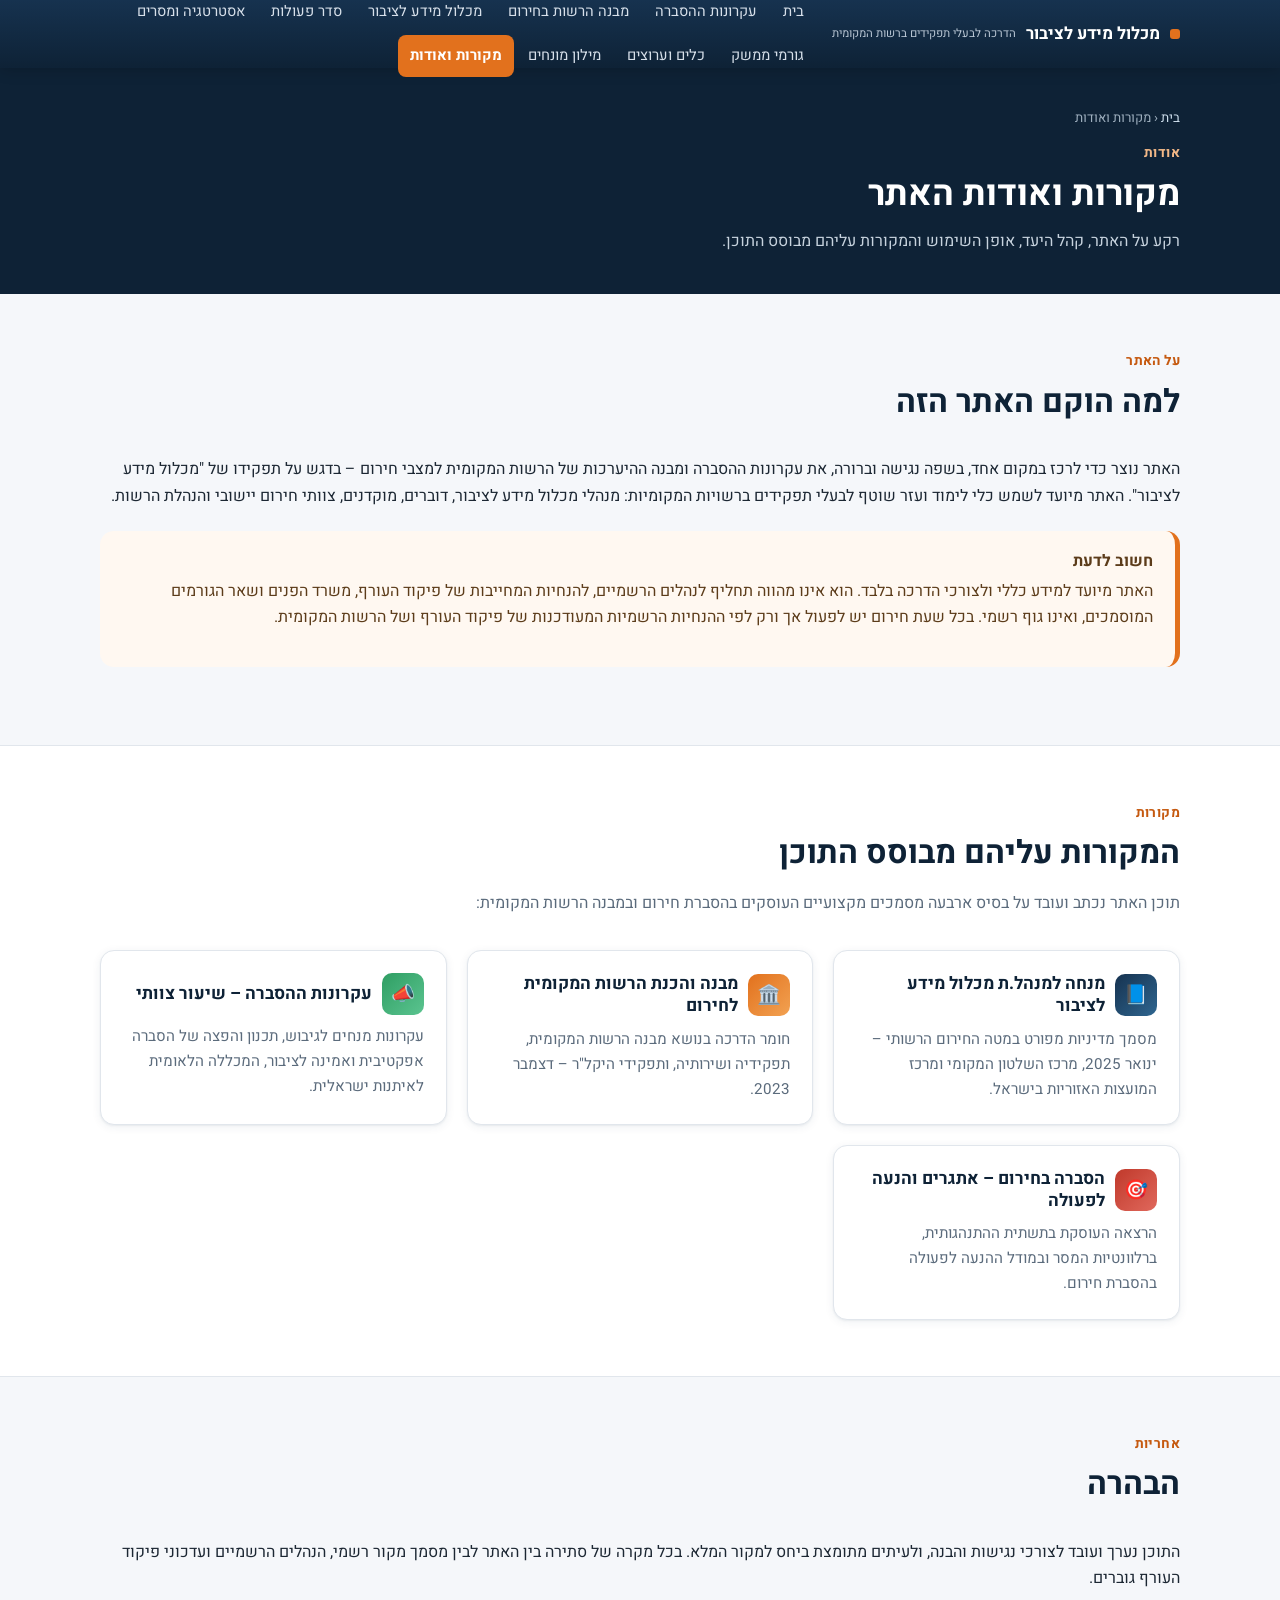
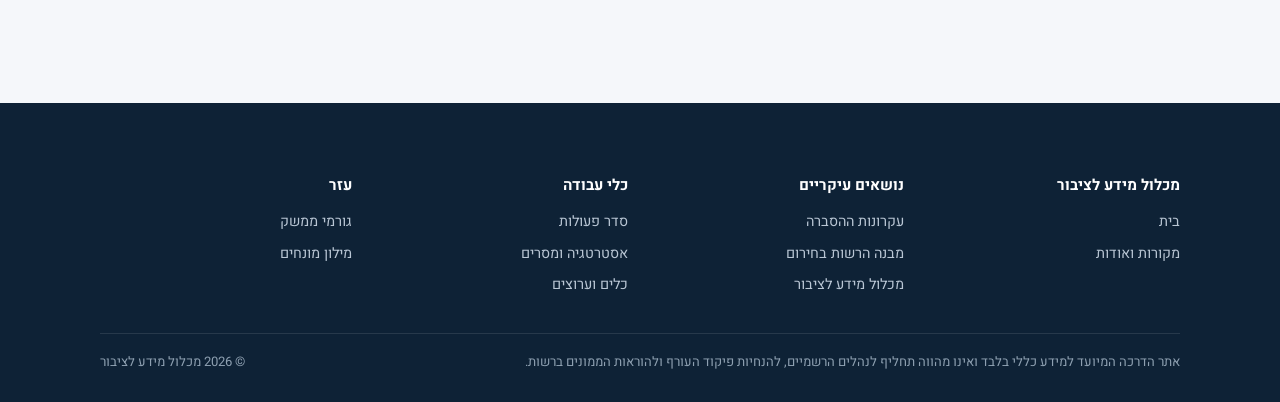
==== about.html @ b97632f1 "Add public-information-complex training site (Hebrew, static) Build a static Hebrew RTL training sit" ====
<!DOCTYPE html>
<html lang="he" dir="rtl">
<head>
<meta charset="UTF-8">
<meta name="viewport" content="width=device-width, initial-scale=1.0">
<title>מקורות ואודות | מכלול מידע לציבור</title>
<meta name="description" content="על האתר, קהל היעד והמקורות הרשמיים שעליהם מבוסס התוכן.">
<link rel="preconnect" href="https://fonts.googleapis.com">
<link href="https://fonts.googleapis.com/css2?family=Heebo:wght@400;500;700;800&display=swap" rel="stylesheet">
<link rel="stylesheet" href="css/style.css">
</head>
<body>

<header class="site-header">
  <div class="nav-bar">
    <a class="brand" href="index.html"><span class="dot"></span>מכלול מידע לציבור<small>הדרכה לבעלי תפקידים ברשות המקומית</small></a>
    <button class="nav-toggle" aria-label="פתיחת ניווט"></button>
    <nav class="main-nav">
      <a href="index.html">בית</a>
      <a href="principles.html">עקרונות ההסברה</a>
      <a href="structure.html">מבנה הרשות בחירום</a>
      <a href="info-unit.html">מכלול מידע לציבור</a>
      <a href="procedures.html">סדר פעולות</a>
      <a href="strategy.html">אסטרטגיה ומסרים</a>
      <a href="stakeholders.html">גורמי ממשק</a>
      <a href="tools.html">כלים וערוצים</a>
      <a href="glossary.html">מילון מונחים</a>
      <a href="about.html">מקורות ואודות</a>
    </nav>
  </div>
</header>

<div class="page-head">
  <div class="container">
    <div class="breadcrumb"><a href="index.html">בית</a> ‹ מקורות ואודות</div>
    <span class="kicker">אודות</span>
    <h1>מקורות ואודות האתר</h1>
    <p>רקע על האתר, קהל היעד, אופן השימוש והמקורות עליהם מבוסס התוכן.</p>
  </div>
</div>

<section>
  <div class="container">
    <div class="section-head">
      <span class="kicker">על האתר</span>
      <h2>למה הוקם האתר הזה</h2>
    </div>
    <p>
      האתר נוצר כדי לרכז במקום אחד, בשפה נגישה וברורה, את עקרונות ההסברה ומבנה ההיערכות של הרשות המקומית
      למצבי חירום – בדגש על תפקידו של "מכלול מידע לציבור". האתר מיועד לשמש כלי לימוד ועזר שוטף
      לבעלי תפקידים ברשויות המקומיות: מנהלי מכלול מידע לציבור, דוברים, מוקדנים, צוותי חירום יישובי והנהלת הרשות.
    </p>
    <div class="callout">
      <h4>חשוב לדעת</h4>
      <p class="mt-0">
        האתר מיועד למידע כללי ולצורכי הדרכה בלבד. הוא אינו מהווה תחליף לנהלים הרשמיים, להנחיות המחייבות
        של פיקוד העורף, משרד הפנים ושאר הגורמים המוסמכים, ואינו גוף רשמי. בכל שעת חירום יש לפעול אך ורק
        לפי ההנחיות הרשמיות המעודכנות של פיקוד העורף ושל הרשות המקומית.
      </p>
    </div>
  </div>
</section>

<section class="alt">
  <div class="container">
    <div class="section-head">
      <span class="kicker">מקורות</span>
      <h2>המקורות עליהם מבוסס התוכן</h2>
      <p>תוכן האתר נכתב ועובד על בסיס ארבעה מסמכים מקצועיים העוסקים בהסברת חירום ובמבנה הרשות המקומית:</p>
    </div>
    <div class="grid grid-2">
      <div class="card">
        <h3><span class="icon">📘</span>מנחה למנהל.ת מכלול מידע לציבור</h3>
        <p>מסמך מדיניות מפורט במטה החירום הרשותי – ינואר 2025, מרכז השלטון המקומי ומרכז המועצות האזוריות בישראל.</p>
      </div>
      <div class="card orange">
        <h3><span class="icon">🏛️</span>מבנה והכנת הרשות המקומית לחירום</h3>
        <p>חומר הדרכה בנושא מבנה הרשות המקומית, תפקידיה ושירותיה, ותפקידי היקל"ר – דצמבר 2023.</p>
      </div>
      <div class="card green">
        <h3><span class="icon">📣</span>עקרונות ההסברה – שיעור צוותי</h3>
        <p>עקרונות מנחים לגיבוש, תכנון והפצה של הסברה אפקטיבית ואמינה לציבור, המכללה הלאומית לאיתנות ישראלית.</p>
      </div>
      <div class="card red">
        <h3><span class="icon">🎯</span>הסברה בחירום – אתגרים והנעה לפעולה</h3>
        <p>הרצאה העוסקת בתשתית ההתנהגותית, ברלוונטיות המסר ובמודל ההנעה לפעולה בהסברת חירום.</p>
      </div>
    </div>
  </div>
</section>

<section>
  <div class="container">
    <div class="section-head">
      <span class="kicker">אחריות</span>
      <h2>הבהרה</h2>
    </div>
    <p>התוכן נערך ועובד לצורכי נגישות והבנה, ולעיתים מתומצת ביחס למקור המלא. בכל מקרה של סתירה בין האתר לבין מסמך מקור רשמי, הנהלים הרשמיים ועדכוני פיקוד העורף גוברים.</p>
  </div>
</section>

<footer class="site-footer">
  <div class="container">
    <div class="footer-grid">
      <div><h5>מכלול מידע לציבור</h5><a href="index.html">בית</a><a href="about.html">מקורות ואודות</a></div>
      <div><h5>נושאים עיקריים</h5><a href="principles.html">עקרונות ההסברה</a><a href="structure.html">מבנה הרשות בחירום</a><a href="info-unit.html">מכלול מידע לציבור</a></div>
      <div><h5>כלי עבודה</h5><a href="procedures.html">סדר פעולות</a><a href="strategy.html">אסטרטגיה ומסרים</a><a href="tools.html">כלים וערוצים</a></div>
      <div><h5>עזר</h5><a href="stakeholders.html">גורמי ממשק</a><a href="glossary.html">מילון מונחים</a></div>
    </div>
    <div class="footer-bottom">
      <span>אתר הדרכה המיועד למידע כללי בלבד ואינו מהווה תחליף לנהלים הרשמיים, להנחיות פיקוד העורף ולהוראות הממונים ברשות.</span>
      <span>&copy; <span data-year></span> מכלול מידע לציבור</span>
    </div>
  </div>
</footer>

<script src="js/main.js"></script>
</body>
</html>
---- css/style.css ----
/* מכלול מידע לציבור – אתר הדרכה | עיצוב מערכת */
:root{
  --navy:#16324f;
  --navy-dark:#0e2236;
  --blue:#2f6690;
  --orange:#e2711d;
  --orange-dark:#c5590f;
  --green:#2f9e63;
  --red:#c0392b;
  --bg:#f5f7fa;
  --surface:#ffffff;
  --border:#e1e6ec;
  --text:#1c2733;
  --text-muted:#5b6b7c;
  --radius:14px;
  --shadow:0 2px 10px rgba(22,50,79,.07), 0 1px 2px rgba(22,50,79,.06);
  --shadow-lg:0 10px 30px rgba(22,50,79,.12);
  --maxw:1120px;
}

*,*::before,*::after{box-sizing:border-box}
html{scroll-behavior:smooth}
body{
  margin:0;
  font-family:"Heebo","Segoe UI",Arial,sans-serif;
  background:var(--bg);
  color:var(--text);
  direction:rtl;
  line-height:1.65;
  -webkit-font-smoothing:antialiased;
}
img{max-width:100%;display:block}
a{color:inherit}
h1,h2,h3,h4{line-height:1.3;margin:0 0 .5em}
p{margin:0 0 1em}
ul,ol{margin:0 0 1em;padding-inline-start:1.4em}
.container{max-width:var(--maxw);margin:0 auto;padding:0 20px}

/* ---------- Header / Nav ---------- */
.site-header{
  background:linear-gradient(180deg,var(--navy) 0%, var(--navy-dark) 100%);
  color:#fff;
  position:sticky;
  top:0;
  z-index:50;
  box-shadow:0 2px 14px rgba(0,0,0,.18);
}
.nav-bar{
  max-width:var(--maxw);
  margin:0 auto;
  padding:0 20px;
  display:flex;
  align-items:center;
  justify-content:space-between;
  height:68px;
  gap:16px;
}
.brand{display:flex;align-items:center;gap:10px;font-weight:700;font-size:1.05rem;text-decoration:none;color:#fff;white-space:nowrap}
.brand .dot{width:10px;height:10px;border-radius:3px;background:var(--orange);display:inline-block;flex:none}
.brand small{display:block;font-weight:400;font-size:.72rem;color:#b9c6d4}

.nav-toggle{
  display:none;
  background:none;border:none;color:#fff;cursor:pointer;
  width:42px;height:42px;border-radius:8px;
  align-items:center;justify-content:center;
}
.nav-toggle span, .nav-toggle::before, .nav-toggle::after{content:"";display:block;width:22px;height:2px;background:#fff;position:relative;transition:.2s}
.nav-toggle::before{position:absolute;transform:translateY(-7px)}
.nav-toggle::after{position:absolute;transform:translateY(7px)}

.main-nav{display:flex;flex-wrap:wrap;gap:2px}
.main-nav a{
  display:inline-flex;align-items:center;
  padding:9px 12px;
  border-radius:8px;
  font-size:.92rem;
  text-decoration:none;
  color:#d7e0ea;
  transition:background .15s,color .15s;
  white-space:nowrap;
}
.main-nav a:hover{background:rgba(255,255,255,.08);color:#fff}
.main-nav a.active{background:var(--orange);color:#fff;font-weight:700}

/* ---------- Hero ---------- */
.hero{
  background:
    radial-gradient(1200px 500px at 20% -10%, rgba(226,113,29,.18), transparent 60%),
    linear-gradient(135deg,var(--navy) 0%, var(--navy-dark) 100%);
  color:#fff;
  padding:64px 0 76px;
}
.hero .container{display:grid;gap:30px}
.eyebrow{
  display:inline-flex;align-items:center;gap:8px;
  background:rgba(255,255,255,.1);
  border:1px solid rgba(255,255,255,.2);
  padding:6px 14px;border-radius:999px;font-size:.82rem;color:#f0d9c2;margin-bottom:18px;
}
.hero h1{font-size:clamp(1.8rem,4vw,2.7rem);max-width:820px}
.hero p.lead{font-size:1.1rem;color:#cfdae6;max-width:720px}
.hero-actions{display:flex;flex-wrap:wrap;gap:12px;margin-top:10px}

.btn{
  display:inline-flex;align-items:center;gap:8px;
  padding:12px 20px;border-radius:10px;font-weight:700;font-size:.95rem;
  text-decoration:none;border:1px solid transparent;cursor:pointer;
  transition:transform .12s, box-shadow .12s, background .15s;
}
.btn:hover{transform:translateY(-1px)}
.btn-primary{background:var(--orange);color:#fff;box-shadow:0 6px 18px rgba(226,113,29,.35)}
.btn-primary:hover{background:var(--orange-dark)}
.btn-ghost{background:rgba(255,255,255,.08);color:#fff;border-color:rgba(255,255,255,.3)}
.btn-ghost:hover{background:rgba(255,255,255,.16)}
.btn-outline{background:transparent;color:var(--navy);border-color:var(--border)}
.btn-outline:hover{background:#eef2f6}

.stat-row{display:grid;grid-template-columns:repeat(auto-fit,minmax(120px,1fr));gap:14px;margin-top:10px}
.stat{
  background:rgba(255,255,255,.06);border:1px solid rgba(255,255,255,.14);
  border-radius:12px;padding:16px;text-align:center;
}
.stat b{display:block;font-size:1.7rem;color:#fff}
.stat span{font-size:.8rem;color:#b9c6d4}

/* ---------- Sections ---------- */
section{padding:56px 0}
section.alt{background:var(--surface);border-top:1px solid var(--border);border-bottom:1px solid var(--border)}
.section-head{max-width:760px;margin-bottom:34px}
.kicker{color:var(--orange-dark);font-weight:700;font-size:.85rem;letter-spacing:.03em;text-transform:uppercase;display:block;margin-bottom:8px}
.section-head h2{font-size:clamp(1.4rem,3vw,2rem);color:var(--navy-dark)}
.section-head p{color:var(--text-muted)}

/* ---------- Cards / grid ---------- */
.grid{display:grid;gap:20px}
.grid-2{grid-template-columns:repeat(auto-fit,minmax(300px,1fr))}
.grid-3{grid-template-columns:repeat(auto-fit,minmax(240px,1fr))}
.grid-4{grid-template-columns:repeat(auto-fit,minmax(200px,1fr))}

.card{
  background:var(--surface);
  border:1px solid var(--border);
  border-radius:var(--radius);
  padding:22px;
  box-shadow:var(--shadow);
  transition:transform .15s, box-shadow .15s;
}
.card:hover{transform:translateY(-3px);box-shadow:var(--shadow-lg)}
.card h3{color:var(--navy-dark);font-size:1.08rem;display:flex;align-items:center;gap:10px}
.card p{color:var(--text-muted);font-size:.95rem;margin-bottom:0}
.card .icon{
  width:42px;height:42px;border-radius:10px;
  display:flex;align-items:center;justify-content:center;
  background:linear-gradient(135deg,var(--navy),var(--blue));color:#fff;flex:none;font-size:1.2rem;
}
.card.orange .icon{background:linear-gradient(135deg,var(--orange),#f2a252)}
.card.green .icon{background:linear-gradient(135deg,var(--green),#5bc490)}
.card.red .icon{background:linear-gradient(135deg,var(--red),#e0685c)}

a.card{text-decoration:none;display:block}
a.card .go{color:var(--orange-dark);font-weight:700;font-size:.85rem;margin-top:10px;display:inline-block}

/* nav/section quick links on home */
.nav-cards a.card h3{justify-content:space-between}

/* ---------- Pills / badges ---------- */
.pill{
  display:inline-block;padding:4px 12px;border-radius:999px;
  background:#eef2f6;color:var(--navy);font-size:.8rem;font-weight:700;
}
.pill.orange{background:#fdecdc;color:var(--orange-dark)}
.pill.green{background:#e4f6ec;color:#1f7a4d}
.pill.red{background:#fbe6e3;color:var(--red)}
.pill.blue{background:#e6eef7;color:var(--blue)}

/* ---------- Tables ---------- */
.table-wrap{overflow-x:auto;border:1px solid var(--border);border-radius:var(--radius);background:var(--surface)}
table{border-collapse:collapse;width:100%;font-size:.93rem}
th,td{padding:12px 14px;text-align:right;border-bottom:1px solid var(--border);vertical-align:top}
thead th{background:var(--navy);color:#fff;font-weight:700;position:sticky;top:0}
tbody tr:hover{background:#f7f9fb}
tbody tr:last-child td{border-bottom:none}

/* ---------- Timeline ---------- */
.timeline{position:relative;padding-inline-start:0;margin:0;list-style:none;padding:0}
.timeline li{
  position:relative;padding-inline-end:34px;padding-bottom:28px;
  border-inline-end:2px solid var(--border);
  margin-inline-end:10px;
}
.timeline li:last-child{border-inline-end:2px solid transparent;padding-bottom:0}
.timeline li::before{
  content:"";position:absolute;inline-size:14px;block-size:14px;border-radius:50%;
  background:var(--orange);inset-inline-end:-8px;top:2px;border:3px solid var(--surface);
  box-shadow:0 0 0 2px var(--orange);
}
.timeline h4{margin-bottom:4px;color:var(--navy-dark)}
.timeline .time{color:var(--orange-dark);font-weight:700;font-size:.85rem;display:block;margin-bottom:4px}

/* ---------- Org chart (simple box/connector) ---------- */
.org-chart{display:flex;flex-direction:column;align-items:center;gap:0}
.org-box{
  background:var(--navy);color:#fff;border-radius:10px;padding:10px 18px;
  font-weight:700;font-size:.92rem;text-align:center;box-shadow:var(--shadow);
}
.org-box.light{background:var(--surface);color:var(--navy-dark);border:1px solid var(--border)}
.org-connector{width:2px;height:22px;background:var(--border)}
.org-row{display:flex;flex-wrap:wrap;justify-content:center;gap:14px;margin-top:0}
.org-level{display:flex;flex-direction:column;align-items:center;margin-bottom:0}

/* ---------- Diagram network (stakeholders) ---------- */
.network{display:grid;grid-template-columns:repeat(auto-fit,minmax(160px,1fr));gap:14px}
.network .node{
  background:var(--surface);border:1px solid var(--border);border-radius:12px;
  padding:16px;text-align:center;font-weight:700;color:var(--navy-dark);box-shadow:var(--shadow);
}
.network .node.center{background:var(--navy);color:#fff}

/* ---------- Accordion (glossary) ---------- */
.accordion-item{border:1px solid var(--border);border-radius:12px;background:var(--surface);margin-bottom:10px;overflow:hidden}
.accordion-item summary{
  cursor:pointer;padding:16px 18px;font-weight:700;color:var(--navy-dark);
  list-style:none;display:flex;align-items:center;justify-content:space-between;gap:10px;
}
.accordion-item summary::-webkit-details-marker{display:none}
.accordion-item summary::after{content:"+";font-size:1.3rem;color:var(--orange-dark);flex:none}
.accordion-item[open] summary::after{content:"–"}
.accordion-item .body{padding:0 18px 16px;color:var(--text-muted)}

/* ---------- Checklist ---------- */
.checklist{list-style:none;padding:0;margin:0;display:grid;gap:10px}
.checklist li{
  display:flex;gap:10px;align-items:flex-start;
  background:var(--surface);border:1px solid var(--border);border-radius:10px;padding:12px 14px;
}
.checklist li::before{content:"✔";color:#fff;background:var(--green);border-radius:50%;width:20px;height:20px;flex:none;display:flex;align-items:center;justify-content:center;font-size:.7rem;margin-top:2px}

/* ---------- Dos / Donts ---------- */
.dodont{display:grid;grid-template-columns:1fr 1fr;gap:16px}
@media(max-width:620px){.dodont{grid-template-columns:1fr}}
.do-box,.dont-box{border-radius:var(--radius);padding:18px;border:1px solid var(--border)}
.do-box{background:#eefaf2;border-color:#bfe8cd}
.dont-box{background:#fdeeec;border-color:#f3c3bb}
.do-box h4{color:#1f7a4d}
.dont-box h4{color:var(--red)}
.do-box ul li, .dont-box ul li{margin-bottom:6px}

/* ---------- Callout ---------- */
.callout{
  border-radius:var(--radius);padding:20px 22px;border-inline-start:5px solid var(--orange);
  background:#fff8f1;color:#5c3c1a;margin:22px 0;
}
.callout.blue{border-color:var(--blue);background:#eef5fb;color:#1c3f57}
.callout h4{margin-bottom:6px}

/* ---------- Breadcrumb / page header ---------- */
.page-head{background:var(--navy-dark);color:#fff;padding:40px 0}
.page-head .kicker{color:#f2b887}
.page-head h1{font-size:clamp(1.6rem,3.4vw,2.2rem);margin-bottom:10px}
.page-head p{color:#c7d3de;max-width:760px;margin-bottom:0}
.breadcrumb{font-size:.82rem;color:#9fb0bf;margin-bottom:12px}
.breadcrumb a{color:#cfe0ee;text-decoration:none}

/* ---------- Footer ---------- */
.site-footer{background:var(--navy-dark);color:#b9c6d4;padding:44px 0 28px;margin-top:40px}
.footer-grid{display:grid;grid-template-columns:repeat(auto-fit,minmax(200px,1fr));gap:24px}
.footer-grid h5{color:#fff;margin-bottom:12px;font-size:.95rem}
.footer-grid a{color:#b9c6d4;text-decoration:none;display:block;margin-bottom:8px;font-size:.9rem}
.footer-grid a:hover{color:#fff}
.footer-bottom{border-top:1px solid rgba(255,255,255,.1);margin-top:28px;padding-top:18px;font-size:.82rem;color:#8ea0b1;display:flex;flex-wrap:wrap;gap:10px;justify-content:space-between}

/* ---------- Utility ---------- */
.muted{color:var(--text-muted)}
.center{text-align:center}
.mt-0{margin-top:0}
.small{font-size:.85rem}
.flex{display:flex;gap:10px;flex-wrap:wrap;align-items:center}
.two-col{display:grid;grid-template-columns:1.1fr .9fr;gap:30px;align-items:start}
@media(max-width:820px){.two-col{grid-template-columns:1fr}}

/* ---------- Responsive nav ---------- */
@media(max-width:900px){
  .nav-toggle{display:flex}
  .main-nav{
    position:absolute;inset-inline:0;top:68px;
    background:var(--navy-dark);
    flex-direction:column;
    padding:10px;
    display:none;
    border-top:1px solid rgba(255,255,255,.08);
  }
  .main-nav.open{display:flex}
  .main-nav a{width:100%}
}

/* print */
@media print{
  .site-header,.site-footer,.hero-actions,.nav-toggle{display:none}
}
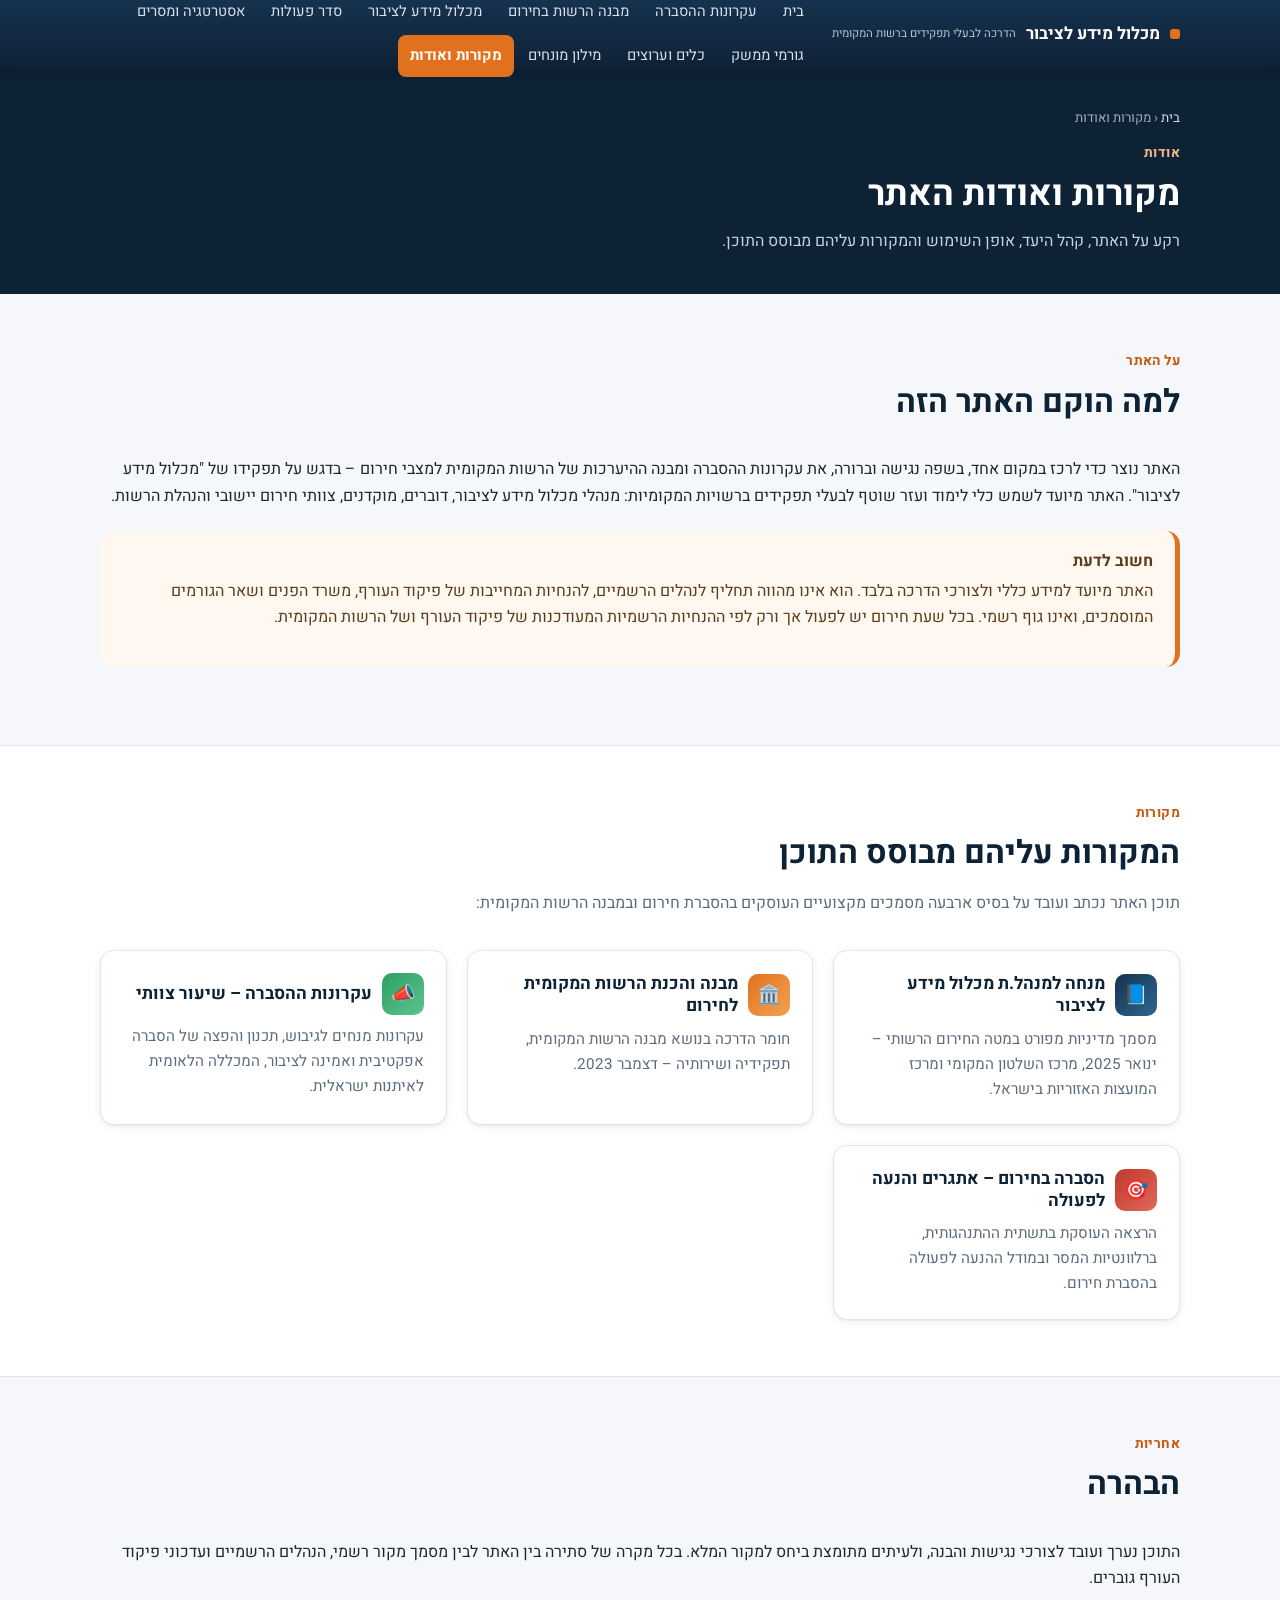
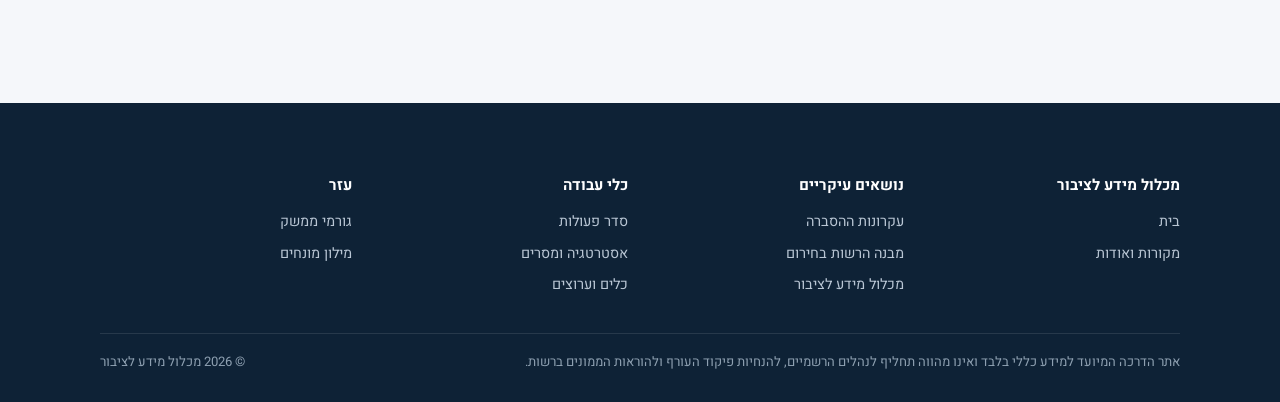
==== commit ff508665: "Remove internal Home Front liaison/command-chain details Drop the sensitive internal material about " ====
--- a/about.html
+++ b/about.html
@@ -75,7 +75,7 @@
       </div>
       <div class="card orange">
         <h3><span class="icon">🏛️</span>מבנה והכנת הרשות המקומית לחירום</h3>
-        <p>חומר הדרכה בנושא מבנה הרשות המקומית, תפקידיה ושירותיה, ותפקידי היקל"ר – דצמבר 2023.</p>
+        <p>חומר הדרכה בנושא מבנה הרשות המקומית, תפקידיה ושירותיה – דצמבר 2023.</p>
       </div>
       <div class="card green">
         <h3><span class="icon">📣</span>עקרונות ההסברה – שיעור צוותי</h3>
